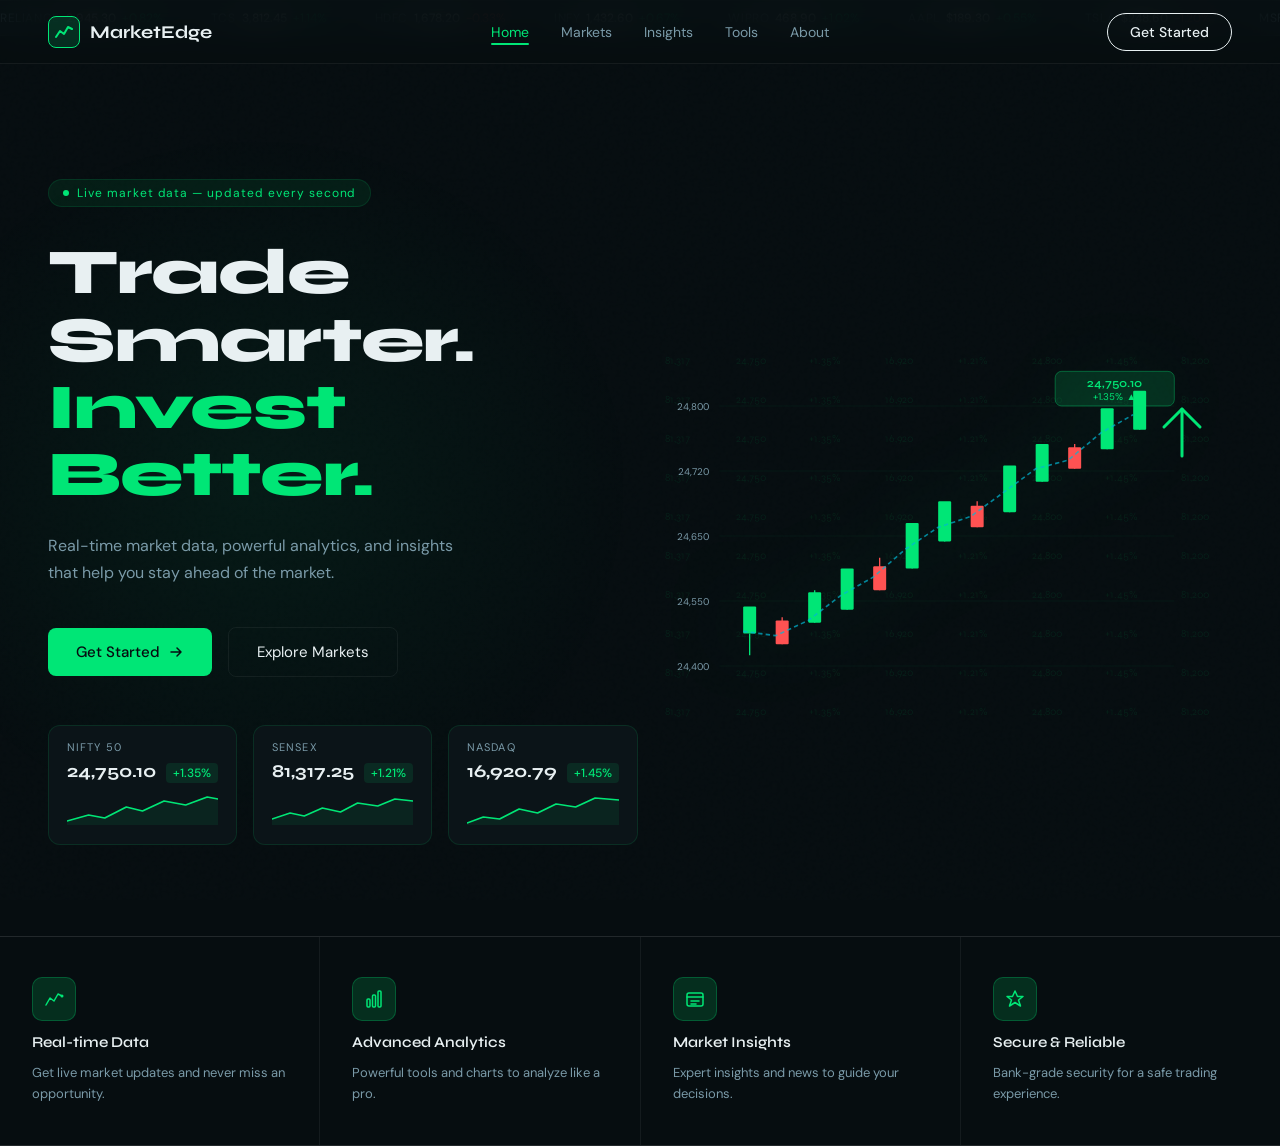
==== index.html @ 77a1121c "frist commit" ====
<!DOCTYPE html>
<html lang="en">
<head>
<meta charset="UTF-8"/>
<meta name="viewport" content="width=device-width, initial-scale=1.0"/>
<title>MarketEdge — Trade Smarter. Invest Better.</title>
<link href="https://fonts.googleapis.com/css2?family=Syne:wght@400;500;600;700;800&family=DM+Sans:wght@300;400;500&display=swap" rel="stylesheet"/>
<style>
  *, *::before, *::after { box-sizing: border-box; margin: 0; padding: 0; }

  :root {
    --bg: #060d10;
    --bg2: #0b1418;
    --bg3: #0f1d22;
    --green: #00e676;
    --green-dim: #00c85a;
    --green-glow: rgba(0,230,118,0.15);
    --green-glow2: rgba(0,230,118,0.07);
    --text: #e8f0f2;
    --muted: #7a9aa8;
    --border: rgba(0,230,118,0.12);
    --border2: rgba(255,255,255,0.06);
    --font-head: 'Syne', sans-serif;
    --font-body: 'DM Sans', sans-serif;
  }

  html { scroll-behavior: smooth; }

  body {
    font-family: var(--font-body);
    background: var(--bg);
    color: var(--text);
    overflow-x: hidden;
    min-height: 100vh;
  }

  /* ── NOISE TEXTURE OVERLAY ── */
  body::before {
    content: '';
    position: fixed;
    inset: 0;
    background-image: url("data:image/svg+xml,%3Csvg viewBox='0 0 256 256' xmlns='http://www.w3.org/2000/svg'%3E%3Cfilter id='noise'%3E%3CfeTurbulence type='fractalNoise' baseFrequency='0.9' numOctaves='4' stitchTiles='stitch'/%3E%3C/filter%3E%3Crect width='100%25' height='100%25' filter='url(%23noise)' opacity='0.04'/%3E%3C/svg%3E");
    opacity: 0.4;
    pointer-events: none;
    z-index: 0;
  }

  /* ── NAVBAR ── */
  nav {
    position: fixed; top: 0; left: 0; right: 0; z-index: 100;
    display: flex; align-items: center; justify-content: space-between;
    padding: 0 3rem;
    height: 64px;
    background: rgba(6,13,16,0.85);
    backdrop-filter: blur(16px);
    border-bottom: 0.5px solid var(--border2);
  }

  .logo {
    display: flex; align-items: center; gap: 10px;
    font-family: var(--font-head); font-weight: 700; font-size: 18px;
    color: var(--text); text-decoration: none;
  }

  .logo-icon {
    width: 32px; height: 32px;
    background: var(--green-glow);
    border: 1px solid var(--green);
    border-radius: 8px;
    display: flex; align-items: center; justify-content: center;
  }

  .logo-icon svg { width: 18px; height: 18px; }

  .nav-links {
    display: flex; gap: 2rem; list-style: none;
  }

  .nav-links a {
    font-size: 14px; font-weight: 400;
    color: var(--muted); text-decoration: none;
    transition: color .2s;
    position: relative;
  }

  .nav-links a.active { color: var(--green); }
  .nav-links a.active::after {
    content: '';
    position: absolute; bottom: -4px; left: 0; right: 0;
    height: 2px; background: var(--green);
    border-radius: 2px;
  }

  .nav-links a:hover { color: var(--text); }

  .btn-cta {
    padding: 9px 22px;
    border: 1px solid var(--text);
    border-radius: 50px;
    background: transparent;
    color: var(--text);
    font-family: var(--font-body); font-size: 14px; font-weight: 500;
    cursor: pointer; transition: all .2s;
  }
  .btn-cta:hover { background: var(--text); color: var(--bg); }

  /* ── HERO ── */
  .hero {
    position: relative; z-index: 1;
    min-height: 100vh;
    display: grid;
    grid-template-columns: 1fr 1fr;
    align-items: center;
    padding: 100px 3rem 0;
    overflow: hidden;
  }

  /* radial glow behind content */
  .hero::after {
    content: '';
    position: absolute;
    top: 10%; left: -10%;
    width: 60%; height: 80%;
    background: radial-gradient(ellipse at center, rgba(0,230,118,0.06) 0%, transparent 70%);
    pointer-events: none;
  }

  .hero-left { position: relative; z-index: 2; padding-bottom: 3rem; }

  .hero-tag {
    display: inline-flex; align-items: center; gap: 8px;
    padding: 5px 14px;
    border: 0.5px solid var(--border);
    border-radius: 50px;
    background: var(--green-glow2);
    font-size: 12px; color: var(--green); letter-spacing: 0.08em;
    margin-bottom: 2rem;
    animation: fadeUp 0.6s ease both;
  }

  .dot { width: 6px; height: 6px; border-radius: 50%; background: var(--green); animation: pulse 2s infinite; }

  @keyframes pulse { 0%,100%{opacity:1;transform:scale(1)} 50%{opacity:0.5;transform:scale(0.8)} }

  h1 {
    font-family: var(--font-head);
    font-size: clamp(42px, 5vw, 68px);
    font-weight: 800;
    line-height: 1.05;
    letter-spacing: -0.02em;
    margin-bottom: 1.5rem;
    animation: fadeUp 0.6s ease 0.1s both;
  }

  h1 span { color: var(--green); display: block; }

  .hero-sub {
    font-size: 16px; line-height: 1.7;
    color: var(--muted); max-width: 420px;
    margin-bottom: 2.5rem;
    animation: fadeUp 0.6s ease 0.2s both;
  }

  .hero-btns {
    display: flex; gap: 1rem; align-items: center;
    animation: fadeUp 0.6s ease 0.3s both;
  }

  .btn-primary {
    display: flex; align-items: center; gap: 8px;
    padding: 14px 28px;
    background: var(--green);
    color: #060d10;
    border: none; border-radius: 8px;
    font-family: var(--font-body); font-size: 15px; font-weight: 500;
    cursor: pointer; transition: all .2s;
  }
  .btn-primary:hover { background: var(--green-dim); transform: translateY(-1px); }

  .btn-secondary {
    padding: 14px 28px;
    background: transparent;
    color: var(--text);
    border: 0.5px solid var(--border2);
    border-radius: 8px;
    font-family: var(--font-body); font-size: 15px; font-weight: 400;
    cursor: pointer; transition: all .2s;
  }
  .btn-secondary:hover { border-color: var(--muted); }

  /* ── TICKER CARDS ── */
  .ticker-row {
    display: flex; gap: 1rem;
    margin-top: 3rem;
    animation: fadeUp 0.6s ease 0.45s both;
  }

  .ticker-card {
    background: var(--bg2);
    border: 0.5px solid var(--border);
    border-radius: 12px;
    padding: 14px 18px;
    min-width: 170px;
    position: relative; overflow: hidden;
    transition: border-color .2s, transform .2s;
  }
  .ticker-card:hover { border-color: var(--green); transform: translateY(-2px); }

  .ticker-name {
    font-size: 11px; letter-spacing: 0.1em;
    color: var(--muted); margin-bottom: 6px;
  }

  .ticker-row-inner { display: flex; align-items: baseline; gap: 10px; margin-bottom: 10px; }

  .ticker-price {
    font-family: var(--font-head); font-size: 18px; font-weight: 700;
    color: var(--text);
  }

  .ticker-change {
    font-size: 12px; font-weight: 500; color: var(--green);
    background: rgba(0,230,118,0.1);
    padding: 2px 7px; border-radius: 4px;
  }

  /* mini sparkline SVG */
  .sparkline { width: 100%; height: 32px; }

  /* ── HERO RIGHT (chart visual) ── */
  .hero-right {
    position: relative; z-index: 2;
    display: flex; align-items: center; justify-content: center;
    height: 100%;
  }

  .chart-visual {
    position: relative; width: 100%;
    display: flex; align-items: center; justify-content: center;
  }

  /* Big background number grid */
  .grid-bg {
    position: absolute; inset: 0;
    display: grid; grid-template-columns: repeat(8,1fr); grid-template-rows: repeat(10,1fr);
    opacity: 0.07; pointer-events: none;
    font-family: var(--font-head); font-size: 11px; color: var(--green);
  }

  .grid-bg span { display: flex; align-items: center; justify-content: center; }

  /* Candlestick chart SVG */
  .candle-chart {
    width: 100%; max-width: 520px;
    filter: drop-shadow(0 0 40px rgba(0,230,118,0.15));
    animation: fadeIn 1s ease 0.5s both;
  }

  /* Bull silhouette using CSS */
  .bull-wrap {
    position: absolute;
    bottom: 0; right: 0;
    width: 55%; opacity: 0.18;
    pointer-events: none;
    animation: fadeIn 1.2s ease 0.8s both;
  }

  /* Arrow up indicator */
  .arrow-up-big {
    position: absolute;
    top: 60px; right: 20px;
    animation: arrowFloat 3s ease-in-out infinite;
  }

  @keyframes arrowFloat { 0%,100%{transform:translateY(0)} 50%{transform:translateY(-10px)} }

  /* ── FEATURES SECTION ── */
  .features {
    position: relative; z-index: 1;
    display: grid; grid-template-columns: repeat(4,1fr);
    gap: 1px;
    background: var(--border2);
    border-top: 0.5px solid var(--border2);
    border-bottom: 0.5px solid var(--border2);
  }

  .feature {
    background: var(--bg);
    padding: 2.5rem 2rem;
    display: flex; flex-direction: column; gap: 12px;
    transition: background .2s;
  }
  .feature:hover { background: var(--bg3); }

  .feature-icon {
    width: 44px; height: 44px;
    background: var(--green-glow);
    border: 1px solid rgba(0,230,118,0.25);
    border-radius: 10px;
    display: flex; align-items: center; justify-content: center;
  }

  .feature-icon svg { width: 20px; height: 20px; stroke: var(--green); }

  .feature h3 {
    font-family: var(--font-head); font-size: 15px; font-weight: 600;
    color: var(--text);
  }

  .feature p { font-size: 13px; line-height: 1.6; color: var(--muted); }

  /* ── ANIMATIONS ── */
  @keyframes fadeUp {
    from { opacity: 0; transform: translateY(20px); }
    to   { opacity: 1; transform: translateY(0); }
  }
  @keyframes fadeIn {
    from { opacity: 0; } to { opacity: 1; }
  }

  /* ── TICKER TAPE ── */
  .ticker-tape {
    background: var(--bg3);
    border-top: 0.5px solid var(--border2);
    border-bottom: 0.5px solid var(--border2);
    overflow: hidden; height: 36px;
    display: flex; align-items: center;
    position: relative; z-index: 1;
  }

  .tape-track {
    display: flex; gap: 3rem; white-space: nowrap;
    animation: scroll 30s linear infinite;
    font-size: 12px;
  }

  .tape-item { display: flex; align-items: center; gap: 6px; }
  .tape-name { color: var(--muted); letter-spacing: 0.05em; }
  .tape-val { color: var(--text); font-weight: 500; }
  .tape-up { color: var(--green); }
  .tape-down { color: #ff5252; }

  @keyframes scroll { from { transform: translateX(0); } to { transform: translateX(-50%); } }

  /* responsive */
  @media (max-width: 900px) {
    .hero { grid-template-columns: 1fr; padding-top: 80px; }
    .hero-right { display: none; }
    .features { grid-template-columns: repeat(2,1fr); }
    nav { padding: 0 1.5rem; }
    .hero { padding: 80px 1.5rem 0; }
  }
  @media (max-width: 560px) {
    .features { grid-template-columns: 1fr; }
    .ticker-row { flex-direction: column; }
  }
</style>
</head>
<body>

<!-- TICKER TAPE -->
<div class="ticker-tape">
  <div class="tape-track" id="tape"></div>
</div>

<!-- NAVBAR -->
<nav>
  <a href="#" class="logo">
    <div class="logo-icon">
      <svg viewBox="0 0 18 18" fill="none" xmlns="http://www.w3.org/2000/svg">
        <polyline points="1,14 5,8 9,11 13,4 17,6" stroke="#00e676" stroke-width="2" stroke-linecap="round" stroke-linejoin="round" fill="none"/>
      </svg>
    </div>
    MarketEdge
  </a>
  <ul class="nav-links">
    <li><a href="#" class="active">Home</a></li>
    <li><a href="#">Markets</a></li>
    <li><a href="#">Insights</a></li>
    <li><a href="#">Tools</a></li>
    <li><a href="#">About</a></li>
  </ul>
  <button class="btn-cta">Get Started</button>
</nav>

<!-- HERO -->
<section class="hero">
  <div class="hero-left">
    <div class="hero-tag">
      <span class="dot"></span>
      Live market data — updated every second
    </div>

    <h1>Trade Smarter.<span>Invest Better.</span></h1>

    <p class="hero-sub">Real-time market data, powerful analytics, and insights that help you stay ahead of the market.</p>

    <div class="hero-btns">
      <button class="btn-primary">
        Get Started
        <svg width="16" height="16" viewBox="0 0 16 16" fill="none">
          <path d="M3 8h10M9 4l4 4-4 4" stroke="currentColor" stroke-width="1.5" stroke-linecap="round" stroke-linejoin="round"/>
        </svg>
      </button>
      <button class="btn-secondary">Explore Markets</button>
    </div>

    <!-- TICKER CARDS -->
    <div class="ticker-row">
      <div class="ticker-card">
        <div class="ticker-name">NIFTY 50</div>
        <div class="ticker-row-inner">
          <span class="ticker-price" id="nifty-price">24,750.10</span>
          <span class="ticker-change" id="nifty-change">+1.35%</span>
        </div>
        <svg class="sparkline" viewBox="0 0 140 32" preserveAspectRatio="none">
          <polyline points="0,28 20,22 35,25 55,14 70,18 90,8 110,12 130,4 140,6"
            fill="none" stroke="#00e676" stroke-width="1.5" stroke-linecap="round" stroke-linejoin="round"/>
          <polygon points="0,28 20,22 35,25 55,14 70,18 90,8 110,12 130,4 140,6 140,32 0,32"
            fill="rgba(0,230,118,0.08)"/>
        </svg>
      </div>

      <div class="ticker-card">
        <div class="ticker-name">SENSEX</div>
        <div class="ticker-row-inner">
          <span class="ticker-price" id="sensex-price">81,317.25</span>
          <span class="ticker-change" id="sensex-change">+1.21%</span>
        </div>
        <svg class="sparkline" viewBox="0 0 140 32" preserveAspectRatio="none">
          <polyline points="0,26 18,20 32,23 50,15 68,19 85,10 105,13 122,6 140,8"
            fill="none" stroke="#00e676" stroke-width="1.5" stroke-linecap="round" stroke-linejoin="round"/>
          <polygon points="0,26 18,20 32,23 50,15 68,19 85,10 105,13 122,6 140,8 140,32 0,32"
            fill="rgba(0,230,118,0.08)"/>
        </svg>
      </div>

      <div class="ticker-card">
        <div class="ticker-name">NASDAQ</div>
        <div class="ticker-row-inner">
          <span class="ticker-price" id="nasdaq-price">16,920.79</span>
          <span class="ticker-change" id="nasdaq-change">+1.45%</span>
        </div>
        <svg class="sparkline" viewBox="0 0 140 32" preserveAspectRatio="none">
          <polyline points="0,30 15,24 30,26 48,16 65,20 82,11 100,14 118,5 140,7"
            fill="none" stroke="#00e676" stroke-width="1.5" stroke-linecap="round" stroke-linejoin="round"/>
          <polygon points="0,30 15,24 30,26 48,16 65,20 82,11 100,14 118,5 140,7 140,32 0,32"
            fill="rgba(0,230,118,0.08)"/>
        </svg>
      </div>
    </div>
  </div>

  <!-- HERO RIGHT — candlestick chart -->
  <div class="hero-right">
    <div class="chart-visual">
      <!-- Grid numbers bg -->
      <div class="grid-bg" id="grid-bg"></div>

      <!-- Arrow up -->
      <div class="arrow-up-big">
        <svg width="60" height="60" viewBox="0 0 60 60" fill="none">
          <line x1="30" y1="55" x2="30" y2="8" stroke="#00e676" stroke-width="3" stroke-linecap="round"/>
          <polyline points="12,26 30,8 48,26" stroke="#00e676" stroke-width="3" stroke-linecap="round" stroke-linejoin="round" fill="none"/>
        </svg>
      </div>

      <!-- Candlestick SVG chart -->
      <svg class="candle-chart" viewBox="0 0 480 360" fill="none" xmlns="http://www.w3.org/2000/svg">
        <!-- Grid lines -->
        <line x1="40" y1="300" x2="460" y2="300" stroke="rgba(0,230,118,0.1)" stroke-width="0.5"/>
        <line x1="40" y1="240" x2="460" y2="240" stroke="rgba(0,230,118,0.1)" stroke-width="0.5"/>
        <line x1="40" y1="180" x2="460" y2="180" stroke="rgba(0,230,118,0.1)" stroke-width="0.5"/>
        <line x1="40" y1="120" x2="460" y2="120" stroke="rgba(0,230,118,0.1)" stroke-width="0.5"/>
        <line x1="40" y1="60"  x2="460" y2="60"  stroke="rgba(0,230,118,0.1)" stroke-width="0.5"/>

        <!-- Y-axis labels -->
        <text x="30" y="304" fill="#7a9aa8" font-size="9" text-anchor="end" font-family="DM Sans">24,400</text>
        <text x="30" y="244" fill="#7a9aa8" font-size="9" text-anchor="end" font-family="DM Sans">24,550</text>
        <text x="30" y="184" fill="#7a9aa8" font-size="9" text-anchor="end" font-family="DM Sans">24,650</text>
        <text x="30" y="124" fill="#7a9aa8" font-size="9" text-anchor="end" font-family="DM Sans">24,720</text>
        <text x="30" y="64"  fill="#7a9aa8" font-size="9" text-anchor="end" font-family="DM Sans">24,800</text>

        <!-- Candles (green = bullish, red = bearish) -->
        <!-- Candle 1 -->
        <line x1="68" y1="270" x2="68" y2="290" stroke="#00e676" stroke-width="1.2"/>
        <rect x="62" y="245" width="12" height="25" fill="#00e676" rx="1"/>

        <!-- Candle 2 -->
        <line x1="98" y1="255" x2="98" y2="280" stroke="#ff5252" stroke-width="1.2"/>
        <rect x="92" y="258" width="12" height="22" fill="#ff5252" rx="1"/>

        <!-- Candle 3 -->
        <line x1="128" y1="230" x2="128" y2="260" stroke="#00e676" stroke-width="1.2"/>
        <rect x="122" y="232" width="12" height="28" fill="#00e676" rx="1"/>

        <!-- Candle 4 -->
        <line x1="158" y1="225" x2="158" y2="248" stroke="#00e676" stroke-width="1.2"/>
        <rect x="152" y="210" width="12" height="38" fill="#00e676" rx="1"/>

        <!-- Candle 5 -->
        <line x1="188" y1="200" x2="188" y2="230" stroke="#ff5252" stroke-width="1.2"/>
        <rect x="182" y="208" width="12" height="22" fill="#ff5252" rx="1"/>

        <!-- Candle 6 -->
        <line x1="218" y1="180" x2="218" y2="210" stroke="#00e676" stroke-width="1.2"/>
        <rect x="212" y="168" width="12" height="42" fill="#00e676" rx="1"/>

        <!-- Candle 7 -->
        <line x1="248" y1="160" x2="248" y2="185" stroke="#00e676" stroke-width="1.2"/>
        <rect x="242" y="148" width="12" height="37" fill="#00e676" rx="1"/>

        <!-- Candle 8 -->
        <line x1="278" y1="148" x2="278" y2="172" stroke="#ff5252" stroke-width="1.2"/>
        <rect x="272" y="152" width="12" height="20" fill="#ff5252" rx="1"/>

        <!-- Candle 9 -->
        <line x1="308" y1="128" x2="308" y2="158" stroke="#00e676" stroke-width="1.2"/>
        <rect x="302" y="115" width="12" height="43" fill="#00e676" rx="1"/>

        <!-- Candle 10 -->
        <line x1="338" y1="105" x2="338" y2="130" stroke="#00e676" stroke-width="1.2"/>
        <rect x="332" y="95" width="12" height="35" fill="#00e676" rx="1"/>

        <!-- Candle 11 -->
        <line x1="368" y1="95" x2="368" y2="118" stroke="#ff5252" stroke-width="1.2"/>
        <rect x="362" y="98" width="12" height="20" fill="#ff5252" rx="1"/>

        <!-- Candle 12 -->
        <line x1="398" y1="72" x2="398" y2="100" stroke="#00e676" stroke-width="1.2"/>
        <rect x="392" y="62" width="12" height="38" fill="#00e676" rx="1"/>

        <!-- Candle 13 (latest, tall) -->
        <line x1="428" y1="55" x2="428" y2="82" stroke="#00e676" stroke-width="1.2"/>
        <rect x="422" y="46" width="12" height="36" fill="#00e676" rx="1"/>

        <!-- Moving average line -->
        <polyline
          points="62,268 92,272 122,258 152,235 182,218 212,192 242,172 272,162 302,140 332,118 362,110 392,85 422,68"
          fill="none" stroke="#00b8d4" stroke-width="1.5" stroke-dasharray="4 3" opacity="0.7"/>

        <!-- Price label callout -->
        <rect x="350" y="28" width="110" height="32" rx="6" fill="rgba(0,230,118,0.15)" stroke="rgba(0,230,118,0.4)" stroke-width="0.8"/>
        <text x="405" y="42" fill="#00e676" font-size="11" font-weight="600" text-anchor="middle" font-family="Syne">24,750.10</text>
        <text x="405" y="54" fill="#00e676" font-size="9" text-anchor="middle" font-family="DM Sans">+1.35%  ▲</text>
      </svg>
    </div>
  </div>
</section>

<!-- FEATURES -->
<section class="features">
  <div class="feature">
    <div class="feature-icon">
      <svg viewBox="0 0 20 20" fill="none" stroke-width="1.5" stroke-linecap="round" stroke-linejoin="round">
        <polyline points="2,16 6,9 10,12 14,5 18,7"/>
        <circle cx="18" cy="7" r="1.5" fill="#00e676" stroke="none"/>
      </svg>
    </div>
    <h3>Real-time Data</h3>
    <p>Get live market updates and never miss an opportunity.</p>
  </div>
  <div class="feature">
    <div class="feature-icon">
      <svg viewBox="0 0 20 20" fill="none" stroke-width="1.5" stroke-linecap="round" stroke-linejoin="round">
        <rect x="3" y="10" width="3" height="8" rx="1"/>
        <rect x="8.5" y="6" width="3" height="12" rx="1"/>
        <rect x="14" y="2" width="3" height="16" rx="1"/>
      </svg>
    </div>
    <h3>Advanced Analytics</h3>
    <p>Powerful tools and charts to analyze like a pro.</p>
  </div>
  <div class="feature">
    <div class="feature-icon">
      <svg viewBox="0 0 20 20" fill="none" stroke-width="1.5" stroke-linecap="round" stroke-linejoin="round">
        <rect x="2" y="4" width="16" height="13" rx="2"/>
        <line x1="2" y1="8" x2="18" y2="8"/>
        <line x1="6" y1="12" x2="14" y2="12"/>
        <line x1="6" y1="15" x2="11" y2="15"/>
      </svg>
    </div>
    <h3>Market Insights</h3>
    <p>Expert insights and news to guide your decisions.</p>
  </div>
  <div class="feature">
    <div class="feature-icon">
      <svg viewBox="0 0 20 20" fill="none" stroke-width="1.5" stroke-linecap="round" stroke-linejoin="round">
        <path d="M10 2L12.5 7.5H18L13.5 11L15.5 17L10 13.5L4.5 17L6.5 11L2 7.5H7.5Z"/>
      </svg>
    </div>
    <h3>Secure &amp; Reliable</h3>
    <p>Bank-grade security for a safe trading experience.</p>
  </div>
</section>

<script>
  // ── Ticker tape ──
  const stocks = [
    {name:'RELIANCE',val:'2,945.30',chg:'+0.82%',up:true},
    {name:'TCS',val:'3,812.45',chg:'+1.14%',up:true},
    {name:'HDFC',val:'1,678.20',chg:'-0.33%',up:false},
    {name:'INFY',val:'1,432.60',chg:'+0.67%',up:true},
    {name:'WIPRO',val:'468.90',chg:'+1.02%',up:true},
    {name:'AAPL',val:'$189.30',chg:'+0.55%',up:true},
    {name:'TSLA',val:'$248.60',chg:'-1.20%',up:false},
    {name:'MSFT',val:'$415.80',chg:'+0.90%',up:true},
    {name:'GOOGL',val:'$174.20',chg:'+0.44%',up:true},
    {name:'AMZN',val:'$186.50',chg:'-0.18%',up:false},
    {name:'NIFTY50',val:'24,750.10',chg:'+1.35%',up:true},
    {name:'SENSEX',val:'81,317.25',chg:'+1.21%',up:true},
    {name:'NASDAQ',val:'16,920.79',chg:'+1.45%',up:true},
  ];

  const tape = document.getElementById('tape');
  const renderTape = () => {
    const double = [...stocks, ...stocks];
    tape.innerHTML = double.map(s => `
      <span class="tape-item">
        <span class="tape-name">${s.name}</span>
        <span class="tape-val">${s.val}</span>
        <span class="${s.up ? 'tape-up' : 'tape-down'}">${s.chg}</span>
      </span>`).join('');
  };
  renderTape();

  // ── Grid bg numbers ──
  const grid = document.getElementById('grid-bg');
  const nums = ['81,317','24,750','+1.35%','16,920','+1.21%','24,800','+1.45%','81,200'];
  for(let i=0;i<80;i++){
    const s = document.createElement('span');
    s.textContent = nums[i % nums.length];
    grid.appendChild(s);
  }

  // ── Live price simulation ──
  function jitter(base, range) {
    return (base + (Math.random()-0.5)*range).toFixed(2);
  }
  setInterval(() => {
    document.getElementById('nifty-price').textContent =
      Number(jitter(24750,8)).toLocaleString('en-IN', {minimumFractionDigits:2});
    document.getElementById('sensex-price').textContent =
      Number(jitter(81317,30)).toLocaleString('en-IN', {minimumFractionDigits:2});
    document.getElementById('nasdaq-price').textContent =
      Number(jitter(16920,10)).toLocaleString('en-IN', {minimumFractionDigits:2});
  }, 1800);
</script>
</body>
</html>
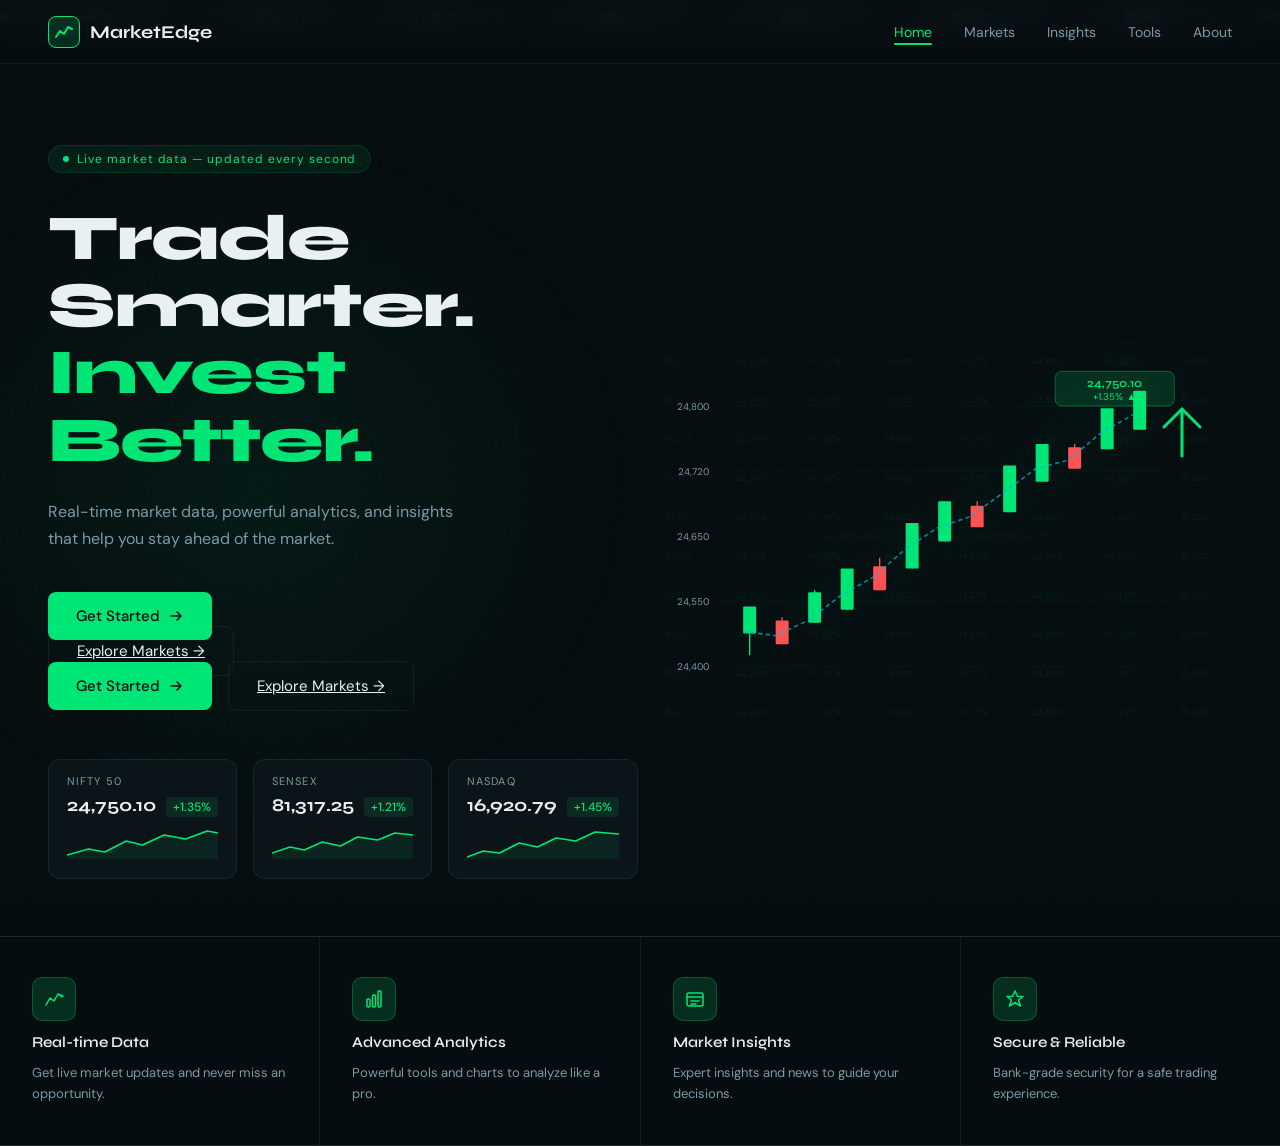
==== commit d5b28c5c: "dashboard.html" ====
--- a/index.html
+++ b/index.html
@@ -380,7 +380,6 @@
     <li><a href="#">Tools</a></li>
     <li><a href="#">About</a></li>
   </ul>
-  <button class="btn-cta">Get Started</button>
 </nav>
 
 <!-- HERO -->
@@ -395,15 +394,20 @@
 
     <p class="hero-sub">Real-time market data, powerful analytics, and insights that help you stay ahead of the market.</p>
 
-    <div class="hero-btns">
-      <button class="btn-primary">
-        Get Started
+  <button class="btn-primary">Get Started
+    <svg width="16" height="16" viewBox="0 0 16 16" fill="none">
+        <path d="M3 8h10M9 4l4 4-4 4" stroke="currentColor" stroke-width="1.5" stroke-linecap="round" stroke-linejoin="round"/>
+    </svg>
+</button>
+<a href="dashboard.html" class="btn-secondary">Explore Markets →</a>
+<div class="hero-btns">
+    <button class="btn-primary">Get Started
         <svg width="16" height="16" viewBox="0 0 16 16" fill="none">
-          <path d="M3 8h10M9 4l4 4-4 4" stroke="currentColor" stroke-width="1.5" stroke-linecap="round" stroke-linejoin="round"/>
+            <path d="M3 8h10M9 4l4 4-4 4" stroke="currentColor" stroke-width="1.5" stroke-linecap="round" stroke-linejoin="round"/>
         </svg>
-      </button>
-      <button class="btn-secondary">Explore Markets</button>
-    </div>
+    </button>
+    <a href="dashboard.html" class="btn-secondary">Explore Markets →</a>
+</div>
 
     <!-- TICKER CARDS -->
     <div class="ticker-row">
@@ -595,12 +599,39 @@
 </section>
 
 <script>
+
+  // ===== MARKET DATA =====
+async function loadMarketData() {
+    const stocks = [
+        { symbol: "^NSEI",  elementId: "nifty-price",   changeId: "nifty-change"   },
+        { symbol: "^BSESN", elementId: "sensex-price",  changeId: "sensex-change"  },
+        { symbol: "^IXIC",  elementId: "nasdaq-price",  changeId: "nasdaq-change"  },
+    ];
+
+    for (let stock of stocks) {
+        try {
+            const res = await fetch(`http://localhost:8000/price/${stock.symbol}`);
+            const data = await res.json();
+
+            document.getElementById(stock.elementId).innerText = 
+                data.price.toLocaleString();
+            document.getElementById(stock.changeId).innerText = 
+                `+${data.change_percent}%`;
+        } catch (err) {
+            console.error("Failed to load", stock.symbol, err);
+        }
+    }
+}
+
+// Refresh every 5 seconds
+loadMarketData();
+setInterval(loadMarketData, 5000);
   // ── Ticker tape ──
   const stocks = [
     {name:'RELIANCE',val:'2,945.30',chg:'+0.82%',up:true},
     {name:'TCS',val:'3,812.45',chg:'+1.14%',up:true},
     {name:'HDFC',val:'1,678.20',chg:'-0.33%',up:false},
-    {name:'INFY',val:'1,432.60',chg:'+0.67%',up:true},
+    {name:'INCY',val:'1,432.60',chg:'+0.67%',up:true},
     {name:'WIPRO',val:'468.90',chg:'+1.02%',up:true},
     {name:'AAPL',val:'$189.30',chg:'+0.55%',up:true},
     {name:'TSLA',val:'$248.60',chg:'-1.20%',up:false},
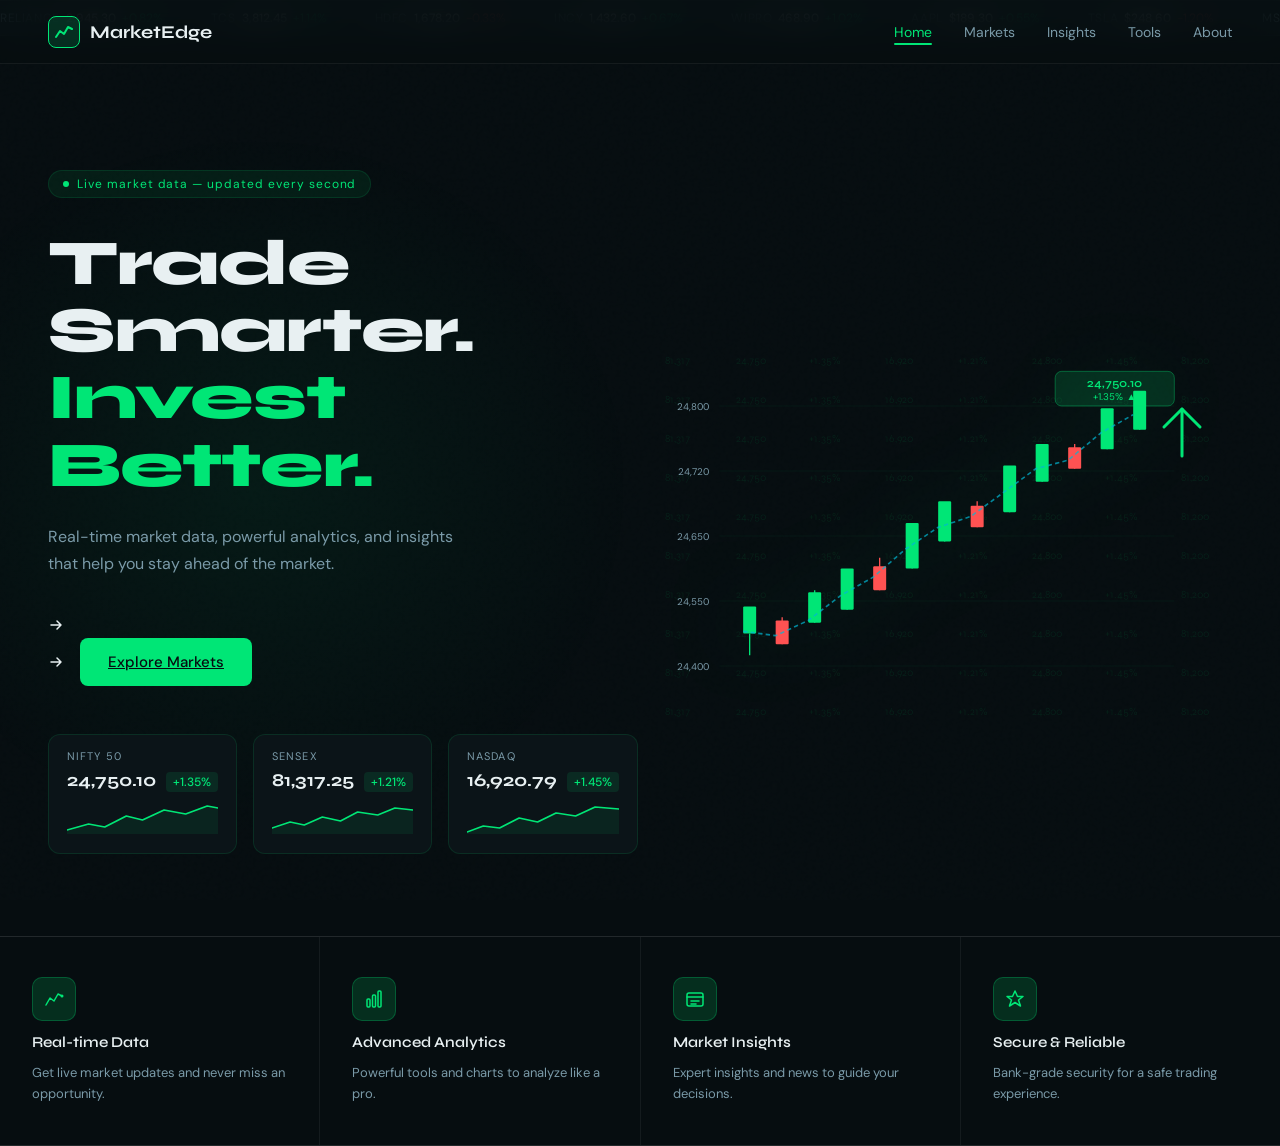
==== commit d19ba7e7: "dashboard.html" ====
--- a/index.html
+++ b/index.html
@@ -394,19 +394,16 @@
 
     <p class="hero-sub">Real-time market data, powerful analytics, and insights that help you stay ahead of the market.</p>
 
-  <button class="btn-primary">Get Started
     <svg width="16" height="16" viewBox="0 0 16 16" fill="none">
         <path d="M3 8h10M9 4l4 4-4 4" stroke="currentColor" stroke-width="1.5" stroke-linecap="round" stroke-linejoin="round"/>
     </svg>
 </button>
-<a href="dashboard.html" class="btn-secondary">Explore Markets →</a>
 <div class="hero-btns">
-    <button class="btn-primary">Get Started
         <svg width="16" height="16" viewBox="0 0 16 16" fill="none">
             <path d="M3 8h10M9 4l4 4-4 4" stroke="currentColor" stroke-width="1.5" stroke-linecap="round" stroke-linejoin="round"/>
         </svg>
     </button>
-    <a href="dashboard.html" class="btn-secondary">Explore Markets →</a>
+    <a <button href="dashboard.html" class="btn-primary">Explore Markets </a>
 </div>
 
     <!-- TICKER CARDS -->
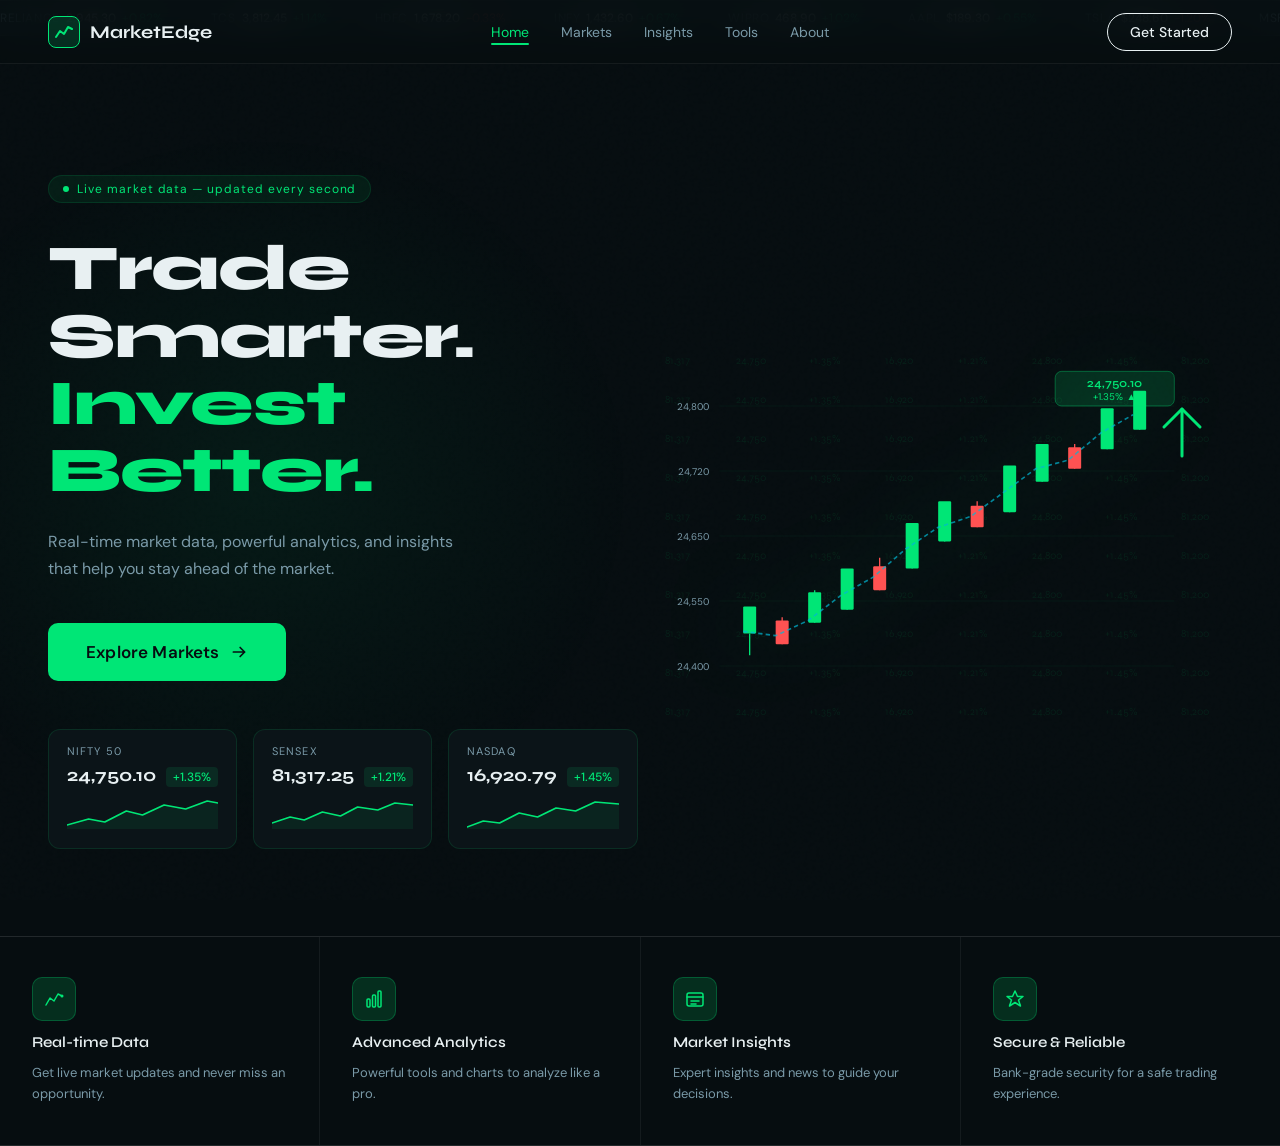
==== commit 6772e52d: "dashboard.html" ====
--- a/index.html
+++ b/index.html
@@ -167,26 +167,29 @@
   }
 
   .btn-primary {
-    display: flex; align-items: center; gap: 8px;
-    padding: 14px 28px;
+    display: flex; align-items: center; gap: 10px;
+    padding: 18px 38px;
     background: var(--green);
     color: #060d10;
-    border: none; border-radius: 8px;
-    font-family: var(--font-body); font-size: 15px; font-weight: 500;
+    border: none; border-radius: 10px;
+    font-family: var(--font-body); font-size: 17px; font-weight: 600;
     cursor: pointer; transition: all .2s;
-  }
-  .btn-primary:hover { background: var(--green-dim); transform: translateY(-1px); }
+    letter-spacing: 0.01em;
+  }
+  .btn-primary:hover { background: var(--green-dim); transform: translateY(-2px); box-shadow: 0 8px 28px rgba(0,230,118,0.3); }
+  a.btn-primary { text-decoration: none; }
 
   .btn-secondary {
-    padding: 14px 28px;
+    padding: 18px 38px;
     background: transparent;
     color: var(--text);
-    border: 0.5px solid var(--border2);
-    border-radius: 8px;
-    font-family: var(--font-body); font-size: 15px; font-weight: 400;
+    border: 1.5px solid rgba(255,255,255,0.22);
+    border-radius: 10px;
+    font-family: var(--font-body); font-size: 17px; font-weight: 500;
     cursor: pointer; transition: all .2s;
-  }
-  .btn-secondary:hover { border-color: var(--muted); }
+    letter-spacing: 0.01em;
+  }
+  .btn-secondary:hover { border-color: var(--text); background: rgba(255,255,255,0.04); }
 
   /* ── TICKER CARDS ── */
   .ticker-row {
@@ -380,6 +383,7 @@
     <li><a href="#">Tools</a></li>
     <li><a href="#">About</a></li>
   </ul>
+  <button class="btn-cta">Get Started</button>
 </nav>
 
 <!-- HERO -->
@@ -394,17 +398,14 @@
 
     <p class="hero-sub">Real-time market data, powerful analytics, and insights that help you stay ahead of the market.</p>
 
-    <svg width="16" height="16" viewBox="0 0 16 16" fill="none">
-        <path d="M3 8h10M9 4l4 4-4 4" stroke="currentColor" stroke-width="1.5" stroke-linecap="round" stroke-linejoin="round"/>
-    </svg>
-</button>
-<div class="hero-btns">
-        <svg width="16" height="16" viewBox="0 0 16 16" fill="none">
-            <path d="M3 8h10M9 4l4 4-4 4" stroke="currentColor" stroke-width="1.5" stroke-linecap="round" stroke-linejoin="round"/>
+    <div class="hero-btns">
+      <a href="dashboard.html" class="btn-primary">
+        Explore Markets
+        <svg width="18" height="18" viewBox="0 0 16 16" fill="none">
+          <path d="M3 8h10M9 4l4 4-4 4" stroke="currentColor" stroke-width="1.5" stroke-linecap="round" stroke-linejoin="round"/>
         </svg>
-    </button>
-    <a <button href="dashboard.html" class="btn-primary">Explore Markets </a>
-</div>
+      </a>
+    </div>
 
     <!-- TICKER CARDS -->
     <div class="ticker-row">
@@ -596,39 +597,12 @@
 </section>
 
 <script>
-
-  // ===== MARKET DATA =====
-async function loadMarketData() {
-    const stocks = [
-        { symbol: "^NSEI",  elementId: "nifty-price",   changeId: "nifty-change"   },
-        { symbol: "^BSESN", elementId: "sensex-price",  changeId: "sensex-change"  },
-        { symbol: "^IXIC",  elementId: "nasdaq-price",  changeId: "nasdaq-change"  },
-    ];
-
-    for (let stock of stocks) {
-        try {
-            const res = await fetch(`http://localhost:8000/price/${stock.symbol}`);
-            const data = await res.json();
-
-            document.getElementById(stock.elementId).innerText = 
-                data.price.toLocaleString();
-            document.getElementById(stock.changeId).innerText = 
-                `+${data.change_percent}%`;
-        } catch (err) {
-            console.error("Failed to load", stock.symbol, err);
-        }
-    }
-}
-
-// Refresh every 5 seconds
-loadMarketData();
-setInterval(loadMarketData, 5000);
   // ── Ticker tape ──
   const stocks = [
     {name:'RELIANCE',val:'2,945.30',chg:'+0.82%',up:true},
     {name:'TCS',val:'3,812.45',chg:'+1.14%',up:true},
     {name:'HDFC',val:'1,678.20',chg:'-0.33%',up:false},
-    {name:'INCY',val:'1,432.60',chg:'+0.67%',up:true},
+    {name:'INFY',val:'1,432.60',chg:'+0.67%',up:true},
     {name:'WIPRO',val:'468.90',chg:'+1.02%',up:true},
     {name:'AAPL',val:'$189.30',chg:'+0.55%',up:true},
     {name:'TSLA',val:'$248.60',chg:'-1.20%',up:false},
@@ -675,4 +649,4 @@
   }, 1800);
 </script>
 </body>
-</html>+</html>
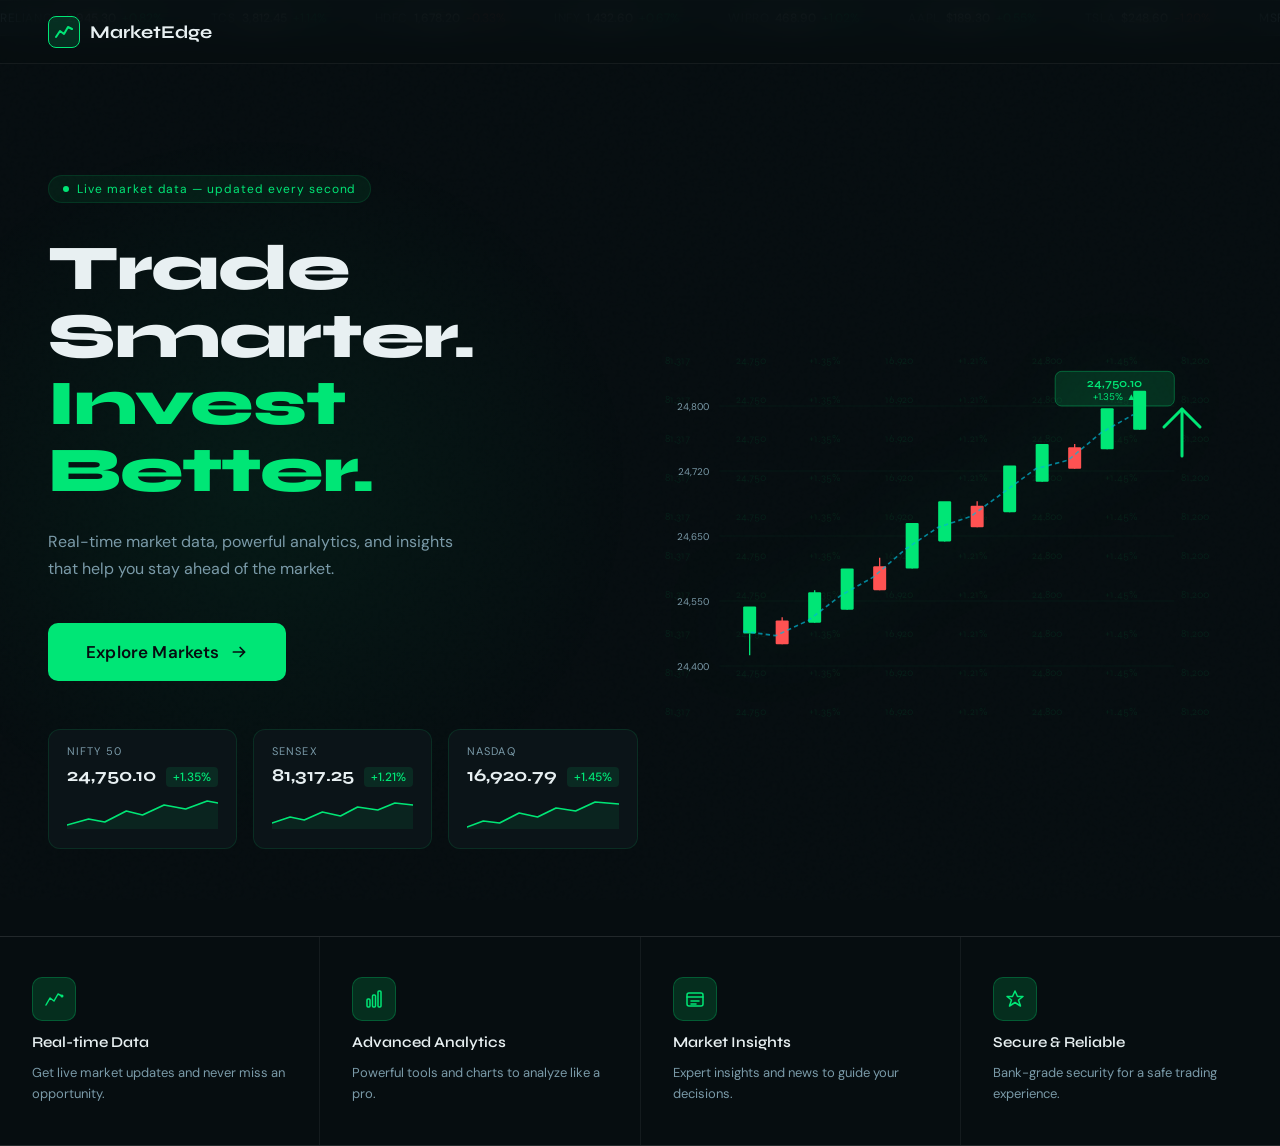
==== commit 31e99ff1: "dashboard.html" ====
--- a/index.html
+++ b/index.html
@@ -376,14 +376,7 @@
     </div>
     MarketEdge
   </a>
-  <ul class="nav-links">
-    <li><a href="#" class="active">Home</a></li>
-    <li><a href="#">Markets</a></li>
-    <li><a href="#">Insights</a></li>
-    <li><a href="#">Tools</a></li>
-    <li><a href="#">About</a></li>
-  </ul>
-  <button class="btn-cta">Get Started</button>
+  
 </nav>
 
 <!-- HERO -->
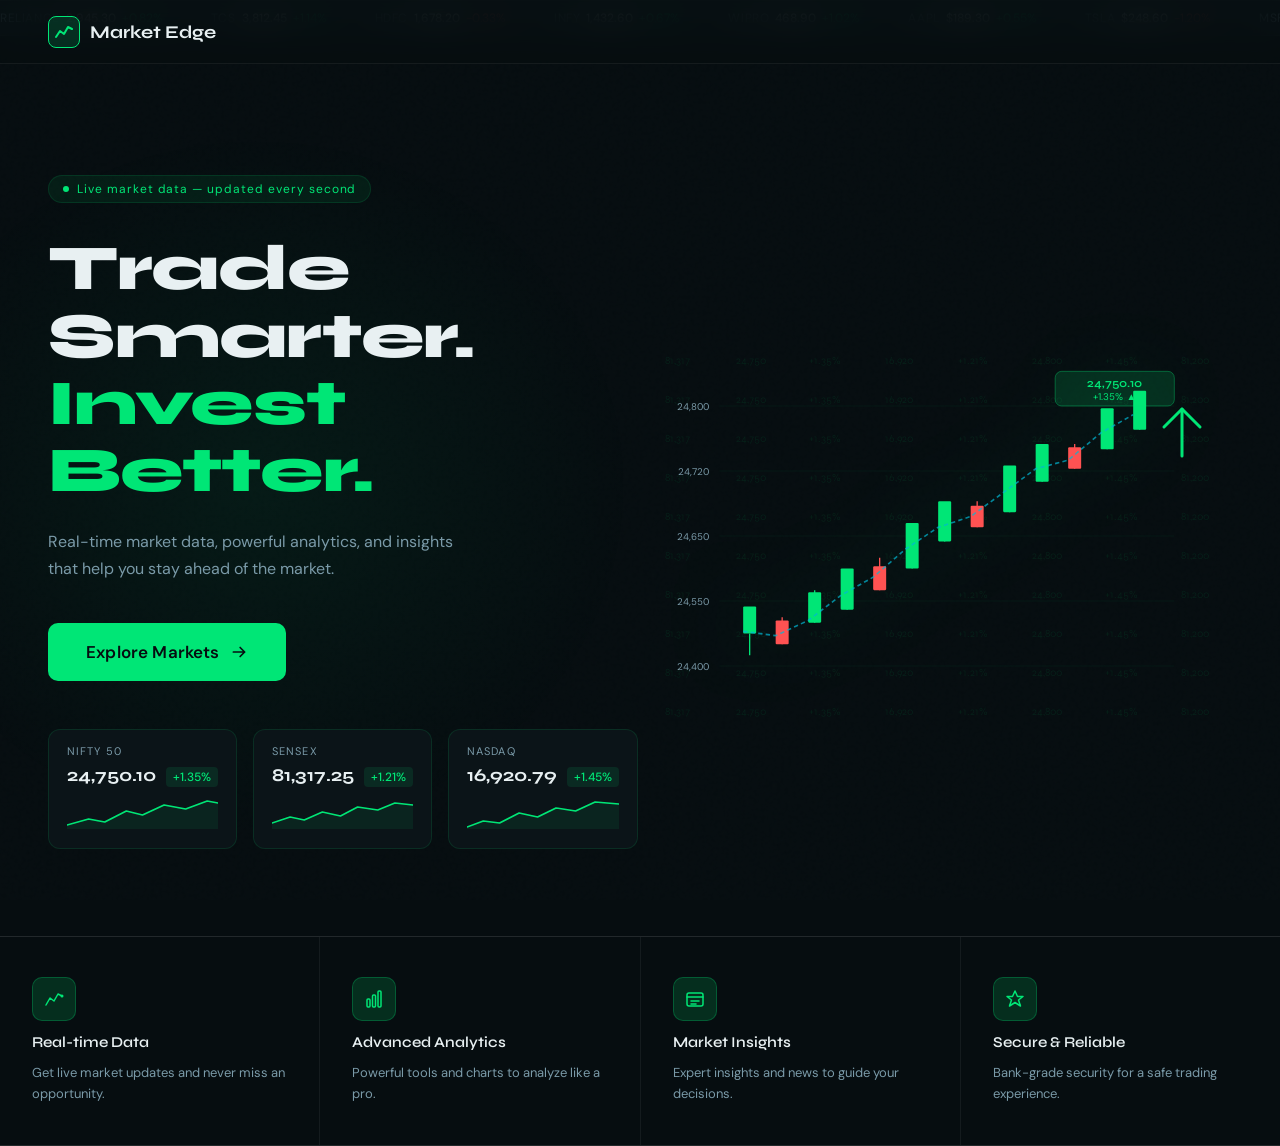
==== commit 9c7bff7b: "dashboard.html" ====
--- a/index.html
+++ b/index.html
@@ -374,7 +374,7 @@
         <polyline points="1,14 5,8 9,11 13,4 17,6" stroke="#00e676" stroke-width="2" stroke-linecap="round" stroke-linejoin="round" fill="none"/>
       </svg>
     </div>
-    MarketEdge
+    Market Edge
   </a>
   
 </nav>
